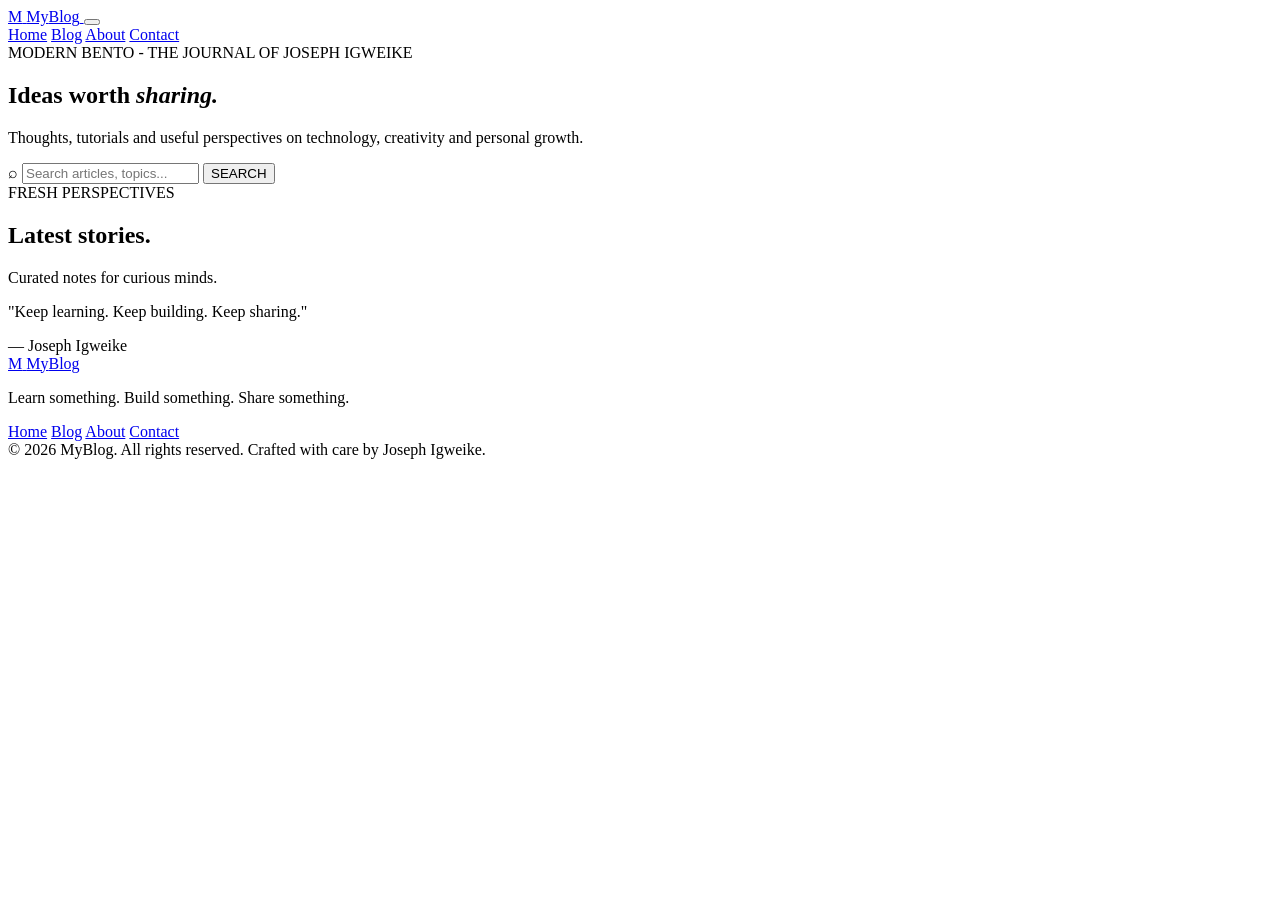
==== index.html @ b1ca651b "Add single post page" ====
<!doctype html>
<html lang="en">
  <head>
    <meta charset="UTF-8" />
    <meta name="viewport" content="width=device-width, initial-scale=1.0" />

    <meta
      name="description"
      content="Welcome to my personal blog. Explore articles, tutorials and insights."
    />

    <title>MyBlog | Personal Blog</title>

    <!-- Google Fonts -->
    <link rel="preconnect" href="https://fonts.googleapis.com" />
    <link rel="preconnect" href="https://fonts.gstatic.com" crossorigin />

    <link
      href="https://fonts.googleapis.com/css2?family=DM+Sans:wght@400;500;600;700&display=swap"
      rel="stylesheet"
    />

    <!-- CSS File -->
    <link rel="stylesheet" href="index.css" />
    <link rel="stylesheet" href="single-post/single-post.css" />
  </head>

  <body>
    <!-- ================= HEADER START ================= -->

    <header class="site-header">
      <div class="header-inner">
        <!-- Logo -->
        <a href="#" class="brand">
          <span class="brand-mark">M</span>
          <span>My<span class="gold">Blog</span></span>
        </a>

        <!-- Mobile Menu Button -->
        <button
          class="menu-toggle"
          id="menuToggle"
          aria-label="Open menu"
          aria-expanded="false"
        >
          <span></span>
          <span></span>
          <span></span>
        </button>

        <!-- Navigation -->
        <nav id="mainNav">
          <a href="#" class="nav-link active">Home</a>
          <a href="#" class="nav-link">Blog</a>
          <a href="#" class="nav-link">About</a>
          <a href="#" class="nav-link">Contact</a>
        </nav>
      </div>
    </header>

    <!-- ================= HEADER END ================= -->

    <!-- ================= HERO SECTION START ================= -->

    <section class="hero">
      <div class="hero-copy">
        <span class="hero-kicker">
          MODERN BENTO - THE JOURNAL OF JOSEPH IGWEIKE
        </span>

        <h1>Ideas worth <em>sharing.</em></h1>

        <p>
          Thoughts, tutorials and useful perspectives on technology, creativity
          and personal growth.
        </p>
      </div>

      <!-- Search Form -->
      <form class="search-panel" id="searchPanel">
        <span class="search-symbol">⌕</span>

        <input
          type="search"
          id="searchInput"
          placeholder="Search articles, topics..."
          aria-label="Search blog posts"
        />

        <button type="submit" class="search-hint">SEARCH</button>
      </form>
    </section>

    <!-- ================= HERO SECTION END ================= -->

    <!-- ================= BLOG POSTS SECTION START ================= -->

    <main>
      <section class="posts-section" id="postsSection">
        <!-- Section Heading -->
        <div class="section-heading">
          <div>
            <span class="eyebrow">FRESH PERSPECTIVES</span>

            <h2>Latest stories<span class="gold">.</span></h2>
          </div>

          <p>Curated notes for curious minds.</p>
        </div>

        <!-- Blog Cards Will Be Displayed Here -->
        <div class="posts-grid" id="postsGrid">
          <!-- JavaScript will generate the blog cards here -->
        </div>

        <!-- Pagination -->
        <div class="pagination" id="pagination">
          <!-- JavaScript will generate pagination here -->
        </div>
      </section>
    </main>

    <!-- ================= BLOG POSTS SECTION END ================= -->

    <!-- ================= ABOUT STRIP START ================= -->

    <section class="about-strip" id="about">
      <p>"Keep learning. Keep building. Keep sharing."</p>

      <span class="about-by"> — Joseph Igweike </span>
    </section>

    <!-- ================= ABOUT STRIP END ================= -->

    <!-- ================= FOOTER START ================= -->

    <footer>
      <div class="footer-inner">
        <!-- Footer Logo -->
        <a href="#" class="brand">
          <span class="brand-mark">M</span>
          <span>My<span class="gold">Blog</span></span>
        </a>

        <p>Learn something. Build something. Share something.</p>

        <!-- Footer Links -->
        <div class="footer-links">
          <a href="#">Home</a>
          <a href="#">Blog</a>
          <a href="#">About</a>
          <a href="#">Contact</a>
        </div>
      </div>

      <!-- Copyright -->
      <div class="copyright">
        &copy; 2026 MyBlog. All rights reserved. Crafted with care by Joseph
        Igweike.
      </div>
    </footer>

    <!-- ================= FOOTER END ================= -->

    <!-- JavaScript File -->
    <script src="index.js"></script>
    <script src="single-post/single-post.js"></script>
  </body>
</html>
---- single-post/single-post.css ----
.single-post {
  grid-column: 1 / -1;     
  max-width: 720px;
  margin: 0 auto;
  padding: 24px 16px;
  background-color: #fff;
  border-radius: 12px;
}

.single-post-image {
  width: 100%;
  height: auto;
  max-height: 420px;
  object-fit: cover;
  border-radius: 12px;
  margin-bottom: 24px;
}

.single-post-title {
  font-size: 2rem;
  line-height: 1.25;
  margin: 0 0 12px;
}

.single-post-date {
  font-size: 0.9rem;
  color: #6b7280;
  margin: 0 0 24px;
}

.single-post-body {
  font-size: 1.1rem;
  line-height: 1.8;
  margin: 0;
}
.single-post-body p {
  font-size: 1.1rem;
  line-height: 1.8;
  margin: 0 0 20px;
}

.single-post-body h2 {
  font-size: 1.4rem;
  margin: 32px 0 12px;
}
.back-btn {
  display: inline-block;
  margin-bottom: 20px;
  padding: 10px 18px;
  border: 1px solid currentColor;
  border-radius: 999px;
  background: transparent;
  color: inherit;
  font: inherit;
  cursor: pointer;
}

.back-btn:hover {
  opacity: 0.7;
}

@media (max-width: 600px) {
  .single-post-title {
    font-size: 1.5rem;
  }
}
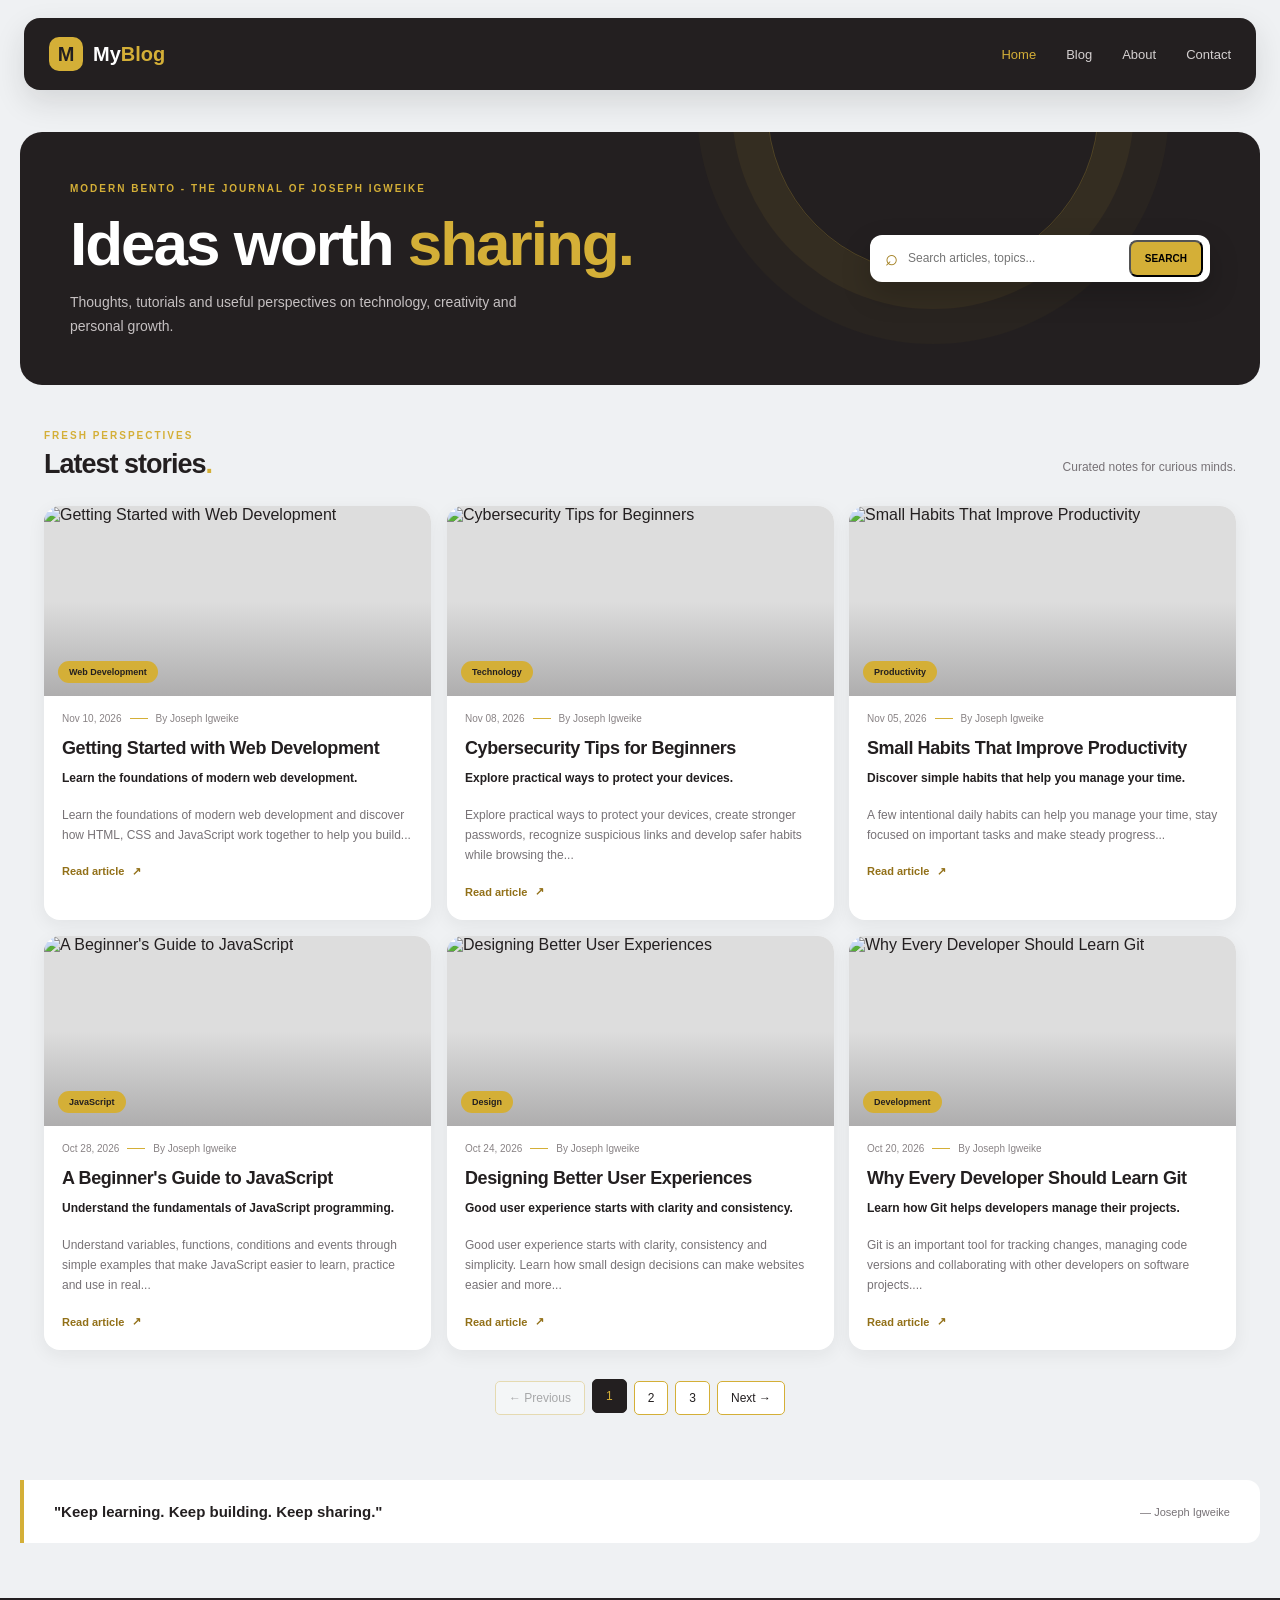
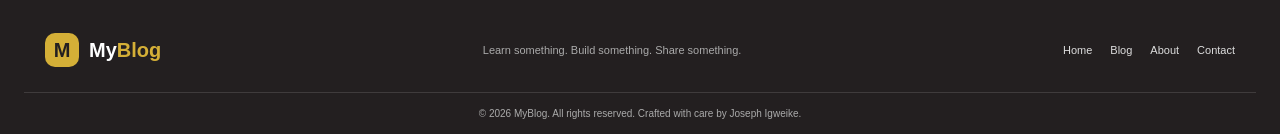
==== commit d3736aeb: "Initial Commit" ====
--- a/index.html
+++ b/index.html
@@ -22,7 +22,6 @@
 
     <!-- CSS File -->
     <link rel="stylesheet" href="index.css" />
-    <link rel="stylesheet" href="single-post/single-post.css" />
   </head>
 
   <body>
@@ -164,6 +163,5 @@
 
     <!-- JavaScript File -->
     <script src="index.js"></script>
-    <script src="single-post/single-post.js"></script>
   </body>
 </html>
--- a/index.css
+++ b/index.css
@@ -0,0 +1,636 @@
+/* DESIGN 2 — Modern Bento Journal */
+:root {
+  --ink: #231f20;
+  --gold: #d4af37;
+  --paper: #eff1f3;
+  --white: #fff;
+  --muted: #777276;
+  --sans: "DM Sans", Arial, sans-serif;
+}
+* {
+  box-sizing: border-box;
+}
+html {
+  scroll-behavior: smooth;
+}
+body {
+  margin: 0;
+  background: var(--paper);
+  color: var(--ink);
+  font-family: var(--sans);
+}
+a {
+  color: inherit;
+  text-decoration: none;
+}
+button {
+  font: inherit;
+}
+.site-header {
+  padding: 18px 24px 0;
+}
+.header-inner {
+  max-width: 1240px;
+  margin: auto;
+  background: var(--ink);
+  color: white;
+  border-radius: 16px;
+  padding: 0 25px;
+  height: 72px;
+  display: flex;
+  align-items: center;
+  justify-content: space-between;
+  box-shadow: 0 12px 30px #231f2020;
+}
+.brand {
+  display: flex;
+  align-items: center;
+  gap: 10px;
+  font-size: 20px;
+  font-weight: 700;
+}
+.brand-mark {
+  display: grid;
+  place-items: center;
+  background: var(--gold);
+  color: var(--ink);
+  width: 34px;
+  height: 34px;
+  border-radius: 10px;
+  font-weight: 800;
+}
+.gold {
+  color: var(--gold);
+}
+nav {
+  display: flex;
+  gap: 30px;
+}
+.nav-link {
+  font-size: 13px;
+  color: #d4d0d0;
+  transition: 0.25s;
+}
+.nav-link:hover,
+.nav-link.active {
+  color: var(--gold);
+}
+.search-toggle,
+.menu-toggle {
+  border: 0;
+  background: #ffffff17;
+  color: var(--gold);
+  border-radius: 10px;
+  width: 39px;
+  height: 39px;
+  font-size: 23px;
+  cursor: pointer;
+  transition: 0.3s;
+}
+.search-toggle:hover {
+  background: var(--gold);
+  color: var(--ink);
+  transform: scale(1.08);
+}
+.menu-toggle {
+  display: none;
+}
+.hero {
+  max-width: 1240px;
+  margin: 42px auto 28px;
+  padding: 46px 50px;
+  border-radius: 22px;
+  background: var(--ink);
+  color: white;
+  position: relative;
+  overflow: hidden;
+  display: flex;
+  align-items: center;
+  justify-content: space-between;
+  gap: 25px;
+}
+.hero:after {
+  content: "";
+  position: absolute;
+  width: 330px;
+  height: 330px;
+  border: 1px solid #d4af3740;
+  border-radius: 50%;
+  right: 13%;
+  top: -190px;
+  box-shadow:
+    0 0 0 35px #d4af3710,
+    0 0 0 70px #d4af3708;
+}
+.hero-copy {
+  position: relative;
+  z-index: 1;
+}
+.hero-kicker,
+.eyebrow {
+  font-size: 10px;
+  letter-spacing: 2px;
+  color: var(--gold);
+  font-weight: 700;
+}
+.hero h1 {
+  font-size: clamp(38px, 5vw, 62px);
+  line-height: 1.05;
+  letter-spacing: -2px;
+  margin: 15px 0;
+}
+.hero h1 em {
+  font-style: normal;
+  color: var(--gold);
+}
+.hero p {
+  color: #c5c0c1;
+  font-size: 14px;
+  line-height: 1.7;
+  max-width: 490px;
+  margin: 0;
+}
+.search-panel {
+  position: relative;
+  z-index: 1;
+  display: flex;
+  align-items: center;
+  background: white;
+  border-radius: 12px;
+  padding: 5px 7px 5px 15px;
+  width: min(340px, 100%);
+  box-shadow: 0 12px 30px #0003;
+}
+.search-symbol {
+  color: #a17e1e;
+  font-size: 22px;
+}
+.search-panel input {
+  border: 0;
+  outline: 0;
+  min-width: 0;
+  flex: 1;
+  padding: 10px;
+  font: inherit;
+  font-size: 12px;
+}
+.search-hint {
+  background: var(--gold);
+  padding: 11px 14px;
+  border-radius: 8px;
+  font-size: 10px;
+  font-weight: 700;
+}
+.posts-section {
+  max-width: 1240px;
+  margin: auto;
+  padding: 12px 24px 65px;
+}
+.section-heading {
+  display: flex;
+  align-items: end;
+  justify-content: space-between;
+  margin: 0 0 20px;
+}
+.section-heading h2 {
+  font-size: 27px;
+  letter-spacing: -1px;
+  margin: 6px 0;
+}
+.section-heading > p {
+  font-size: 12px;
+  color: var(--muted);
+}
+.posts-grid {
+  display: grid;
+  grid-template-columns: repeat(3, 1fr);
+  gap: 16px;
+}
+.post-card {
+  background: white;
+  border-radius: 16px;
+  overflow: hidden;
+  box-shadow: 0 5px 18px #231f2010;
+  transition:
+    transform 0.4s,
+    box-shadow 0.4s;
+  position: relative;
+}
+.post-card:hover {
+  transform: translateY(-7px) scale(1.012);
+  box-shadow: 0 18px 35px #231f2020;
+}
+.post-image {
+  display: block;
+  height: 190px;
+  overflow: hidden;
+  position: relative;
+  background: #ddd;
+}
+.post-image:after {
+  content: "";
+  position: absolute;
+  inset: 0;
+  background: linear-gradient(0deg, #231f2040, transparent 50%);
+  pointer-events: none;
+}
+.post-image img {
+  width: 100%;
+  height: 100%;
+  object-fit: cover;
+  transition: transform 0.65s;
+}
+.post-card:hover img {
+  transform: scale(1.1);
+}
+.post-tag {
+  position: absolute;
+  z-index: 1;
+  left: 14px;
+  bottom: 13px;
+  border-radius: 30px;
+  background: var(--gold);
+  padding: 6px 11px;
+  font-size: 9px;
+  font-weight: 700;
+}
+.post-content {
+  padding: 17px 18px 20px;
+}
+.post-meta {
+  font-size: 10px;
+  color: #898385;
+  display: flex;
+  gap: 8px;
+  align-items: center;
+}
+.post-meta i {
+  width: 18px;
+  height: 1px;
+  background: var(--gold);
+}
+.post-content h2 {
+  font-size: 18px;
+  line-height: 1.35;
+  margin: 12px 0 8px;
+  letter-spacing: -0.4px;
+}
+.post-content p {
+  font-size: 12px;
+  line-height: 1.7;
+  color: var(--muted);
+  margin: 0 0 16px;
+}
+.read-link {
+  display: inline-flex;
+  align-items: center;
+  gap: 8px;
+  color: #927018;
+  font-size: 11px;
+  font-weight: 700;
+}
+.read-link span {
+  transition: transform 0.3s;
+}
+.read-link:hover span {
+  transform: translate(4px, -4px);
+}
+.pagination {
+  display: flex;
+  justify-content: center;
+  align-items: center;
+  gap: 7px;
+  margin: 32px 0 0;
+}
+
+.page-btn:hover:not(:disabled),
+.page-btn.active {
+  background: var(--ink);
+  color: var(--gold);
+  border-color: var(--ink);
+  transform: translateY(-2px);
+}
+.page-btn:disabled {
+  opacity: 0.35;
+  cursor: not-allowed;
+}
+.about-strip {
+  max-width: 1240px;
+  margin: 0 auto 55px;
+  padding: 23px 30px;
+  border-left: 4px solid var(--gold);
+  background: #fff;
+  border-radius: 0 13px 13px 0;
+  display: flex;
+  align-items: center;
+  justify-content: space-between;
+}
+.about-strip p {
+  font-size: 15px;
+  font-weight: 600;
+  margin: 0;
+}
+.about-by {
+  font-size: 11px;
+  color: var(--muted);
+}
+footer {
+  background: var(--ink);
+  color: white;
+  padding: 35px 24px 0;
+}
+.footer-inner {
+  max-width: 1190px;
+  margin: auto;
+  display: flex;
+  justify-content: space-between;
+  align-items: center;
+  padding-bottom: 25px;
+}
+.footer-inner > p {
+  font-size: 11px;
+  color: #aaa;
+}
+.footer-links {
+  display: flex;
+  gap: 18px;
+  font-size: 11px;
+  color: #ddd;
+}
+.footer-links a:hover {
+  color: var(--gold);
+}
+.copyright {
+  text-align: center;
+  border-top: 1px solid #ffffff20;
+  padding: 15px;
+  font-size: 10px;
+  color: #aaa;
+}
+
+/* SCROLL REVEAL ANIMATION */
+
+.reveal {
+  opacity: 0;
+  transform: translateY(25px);
+  transition:
+    opacity 0.7s ease,
+    transform 0.7s ease;
+}
+
+.reveal.is-visible {
+  opacity: 1;
+  transform: translateY(0);
+}
+
+.empty-state {
+  grid-column: 1/-1;
+  text-align: center;
+  padding: 55px;
+  color: var(--muted);
+}
+
+.page-btn {
+  padding: 9px 13px;
+  border: 1px solid var(--gold);
+  border-radius: 5px;
+  background: var(--white);
+  color: var(--ink);
+  font-family: inherit;
+  font-size: 12px;
+  cursor: pointer;
+  transition: 0.3s ease;
+}
+
+@media (max-width: 850px) {
+  .hero {
+    margin: 28px 18px;
+    flex-direction: column;
+    align-items: flex-start;
+    padding: 38px;
+  }
+  .search-panel {
+    width: 100%;
+  }
+  .posts-grid {
+    grid-template-columns: repeat(2, 1fr);
+  }
+  .about-strip {
+    margin: 0 18px 40px;
+  }
+}
+@media (max-width: 620px) {
+  .site-header {
+    padding: 10px 10px 0;
+  }
+  .header-inner {
+    height: 64px;
+    padding: 0 14px;
+  }
+  .menu-toggle {
+    display: flex;
+    flex-direction: column;
+    gap: 4px;
+    align-items: center;
+    justify-content: center;
+    margin-left: auto;
+    margin-right: 8px;
+  }
+  .menu-toggle span {
+    height: 2px;
+    width: 17px;
+    background: var(--gold);
+  }
+
+  .hero {
+    margin: 22px 10px;
+    padding: 30px 22px;
+    border-radius: 16px;
+  }
+  .hero h1 {
+    font-size: 42px;
+  }
+  .posts-section {
+    padding: 5px 12px 45px;
+  }
+  .section-heading {
+    display: block;
+  }
+  .section-heading > p {
+    margin: 7px 0;
+  }
+  .posts-grid {
+    grid-template-columns: 1fr;
+    gap: 14px;
+  }
+  .post-image {
+    height: 210px;
+  }
+  .about-strip {
+    margin: 0 12px 35px;
+    display: block;
+  }
+  .about-by {
+    display: block;
+    margin-top: 10px;
+  }
+  .footer-inner {
+    align-items: flex-start;
+    flex-direction: column;
+    gap: 14px;
+  }
+  .footer-links {
+    flex-wrap: wrap;
+  }
+
+  /* ========================================
+   MOBILE NAVIGATION DRAWER
+======================================== */
+  /* Keep the menu button above the overlay */
+  .menu-toggle {
+    position: relative;
+    z-index: 1002;
+  }
+
+  /* Navigation drawer */
+  #mainNav {
+    display: flex;
+    position: fixed;
+    top: 0;
+    left: 0;
+    width: 280px;
+    max-width: 45%;
+    height: 100vh;
+    height: 100dvh;
+    background: var(--paper);
+    flex-direction: column;
+    align-items: flex-start;
+    justify-content: flex-start;
+    gap: 25px;
+    padding: 100px 25px 30px;
+    border-radius: 0 16px 16px 0;
+    z-index: 1001;
+
+    /* Hide the drawer outside the left side */
+    transform: translateX(-105%);
+    visibility: hidden;
+    transition:
+      transform 0.35s ease,
+      visibility 0.35s ease;
+  }
+
+  /* Open the drawer */
+  #mainNav.is-open {
+    transform: translateX(0);
+    visibility: visible;
+  }
+
+  /* Navigation links */
+  #mainNav .nav-link {
+    color: var(--ink);
+    font-size: 15px;
+  }
+
+  #mainNav {
+    background-color: var(--paper);
+  }
+
+  /* Dark background behind the drawer */
+  .nav-overlay {
+    display: block;
+    position: fixed;
+    inset: 0;
+    width: 100%;
+    height: 100%;
+    background: rgba(0, 0, 0, 0.55);
+    opacity: 0;
+    visibility: hidden;
+    z-index: 1000;
+    cursor: pointer;
+    transition:
+      opacity 0.35s ease,
+      visibility 0.35s ease;
+  }
+
+  /* Show the overlay */
+  .nav-overlay.is-active {
+    opacity: 1;
+    visibility: visible;
+  }
+
+  /* Prevent background scrolling */
+  body.menu-open {
+    overflow: hidden;
+  }
+}
+
+/* ========================================
+   IMPROVED SCROLL REVEAL ANIMATION
+======================================== */
+
+.reveal {
+  opacity: 0;
+  transform: translateY(25px);
+
+  transition:
+    opacity 0.7s ease,
+    transform 0.7s ease;
+
+  will-change: opacity, transform;
+}
+
+.reveal.is-visible {
+  opacity: 1;
+  transform: translateY(0);
+}
+
+/* Preserve the card hover effect */
+.post-card.reveal.is-visible:hover {
+  transform: translateY(-7px) scale(1.012);
+}
+
+/* ========================================
+   POST DESCRIPTION AND EXCERPT
+======================================== */
+
+.post-description {
+  color: var(--ink) !important;
+  font-weight: 600;
+}
+
+.post-excerpt {
+  color: var(--muted);
+}
+
+/* ========================================
+   MOBILE NAVIGATION OVERLAY
+======================================== */
+
+/* Hidden by default */
+.nav-overlay {
+  display: none;
+  border: 0;
+}
+
+/* ========================================
+   ACCESSIBILITY: REDUCED MOTION
+======================================== */
+
+@media (prefers-reduced-motion: reduce) {
+  html {
+    scroll-behavior: auto;
+  }
+
+  .reveal {
+    opacity: 1;
+    transform: none;
+    transition: none;
+  }
+
+  .post-card,
+  .post-image img,
+  #mainNav,
+  .nav-overlay {
+    transition: none;
+  }
+}
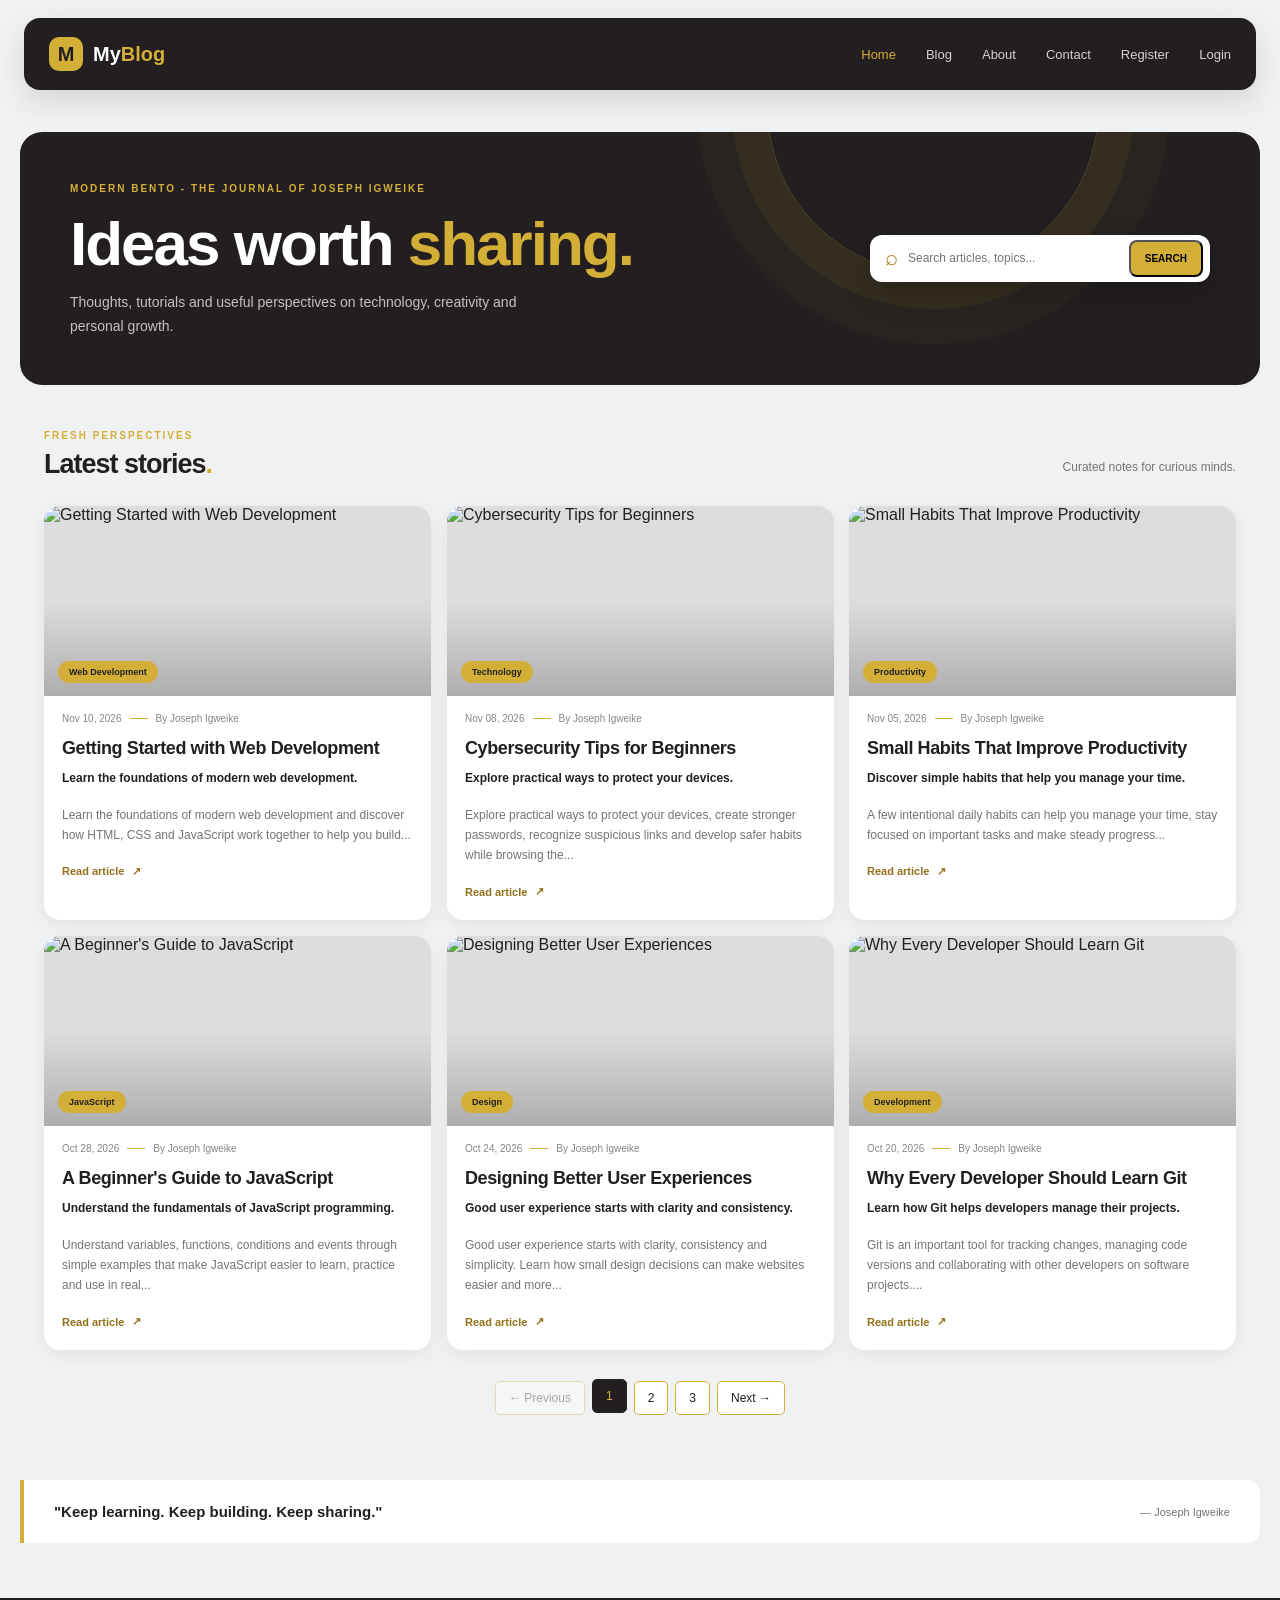
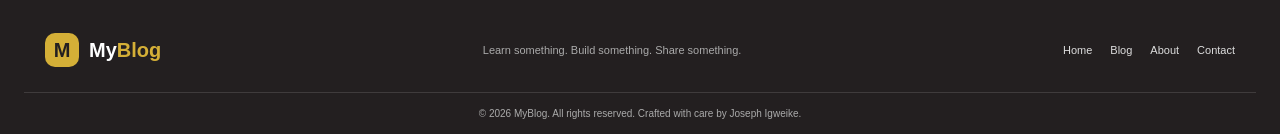
==== commit 69dc93d0: "add files" ====
--- a/index.html
+++ b/index.html
@@ -22,6 +22,7 @@
 
     <!-- CSS File -->
     <link rel="stylesheet" href="index.css" />
+    <link rel="stylesheet" href="single-post.css" />
   </head>
 
   <body>
@@ -53,7 +54,11 @@
           <a href="#" class="nav-link">Blog</a>
           <a href="#" class="nav-link">About</a>
           <a href="#" class="nav-link">Contact</a>
+          <a href="#" class="nav-link">Register</a>
+          <a href="#" class="nav-link">Login</a>
         </nav>
+
+        
       </div>
     </header>
 
@@ -163,5 +168,6 @@
 
     <!-- JavaScript File -->
     <script src="index.js"></script>
+    <script src="single-post.js"></script>
   </body>
 </html>
